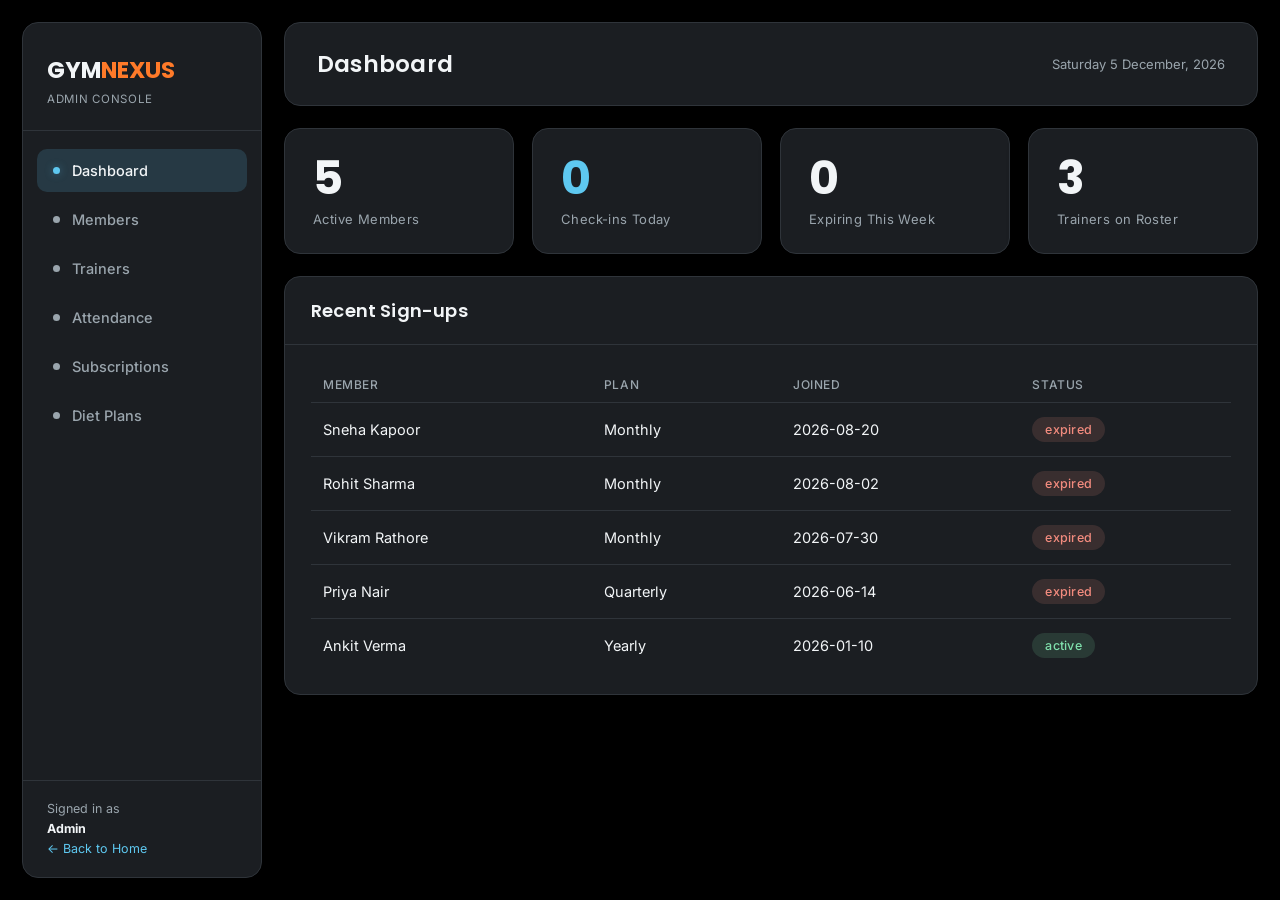
==== admin.html @ 22362a80 "Initial GymNexus WORK INSIDE FRONTED ADDED BMI CALCULATOR" ====
<!DOCTYPE html>
<html lang="en">
<head>
<meta charset="UTF-8">
<meta name="viewport" content="width=device-width, initial-scale=1.0">
<title>GymNexus — Admin</title>
<link rel="preconnect" href="https://fonts.googleapis.com">
<link href="https://fonts.googleapis.com/css2?family=Poppins:wght@500;600;700&family=Inter:wght@400;500;600&display=swap" rel="stylesheet">
<link rel="stylesheet" href="css/style.css">
</head>
<body>

<div class="shell">
  <aside class="sidebar glass">
    <div class="brand">
      <div class="mark">GYM<span>NEXUS</span></div>
      <div class="sub">Admin Console</div>
    </div>
    <nav id="nav">
      <button class="active" data-section="dashboard"><span class="dot"></span>Dashboard</button>
      <button data-section="members"><span class="dot"></span>Members</button>
      <button data-section="trainers"><span class="dot"></span>Trainers</button>
      <button data-section="attendance"><span class="dot"></span>Attendance</button>
      <button data-section="subscriptions"><span class="dot"></span>Subscriptions</button>
      <button data-section="diet"><span class="dot"></span>Diet Plans</button>
    </nav>
    <div class="sidebar-foot">Signed in as<br><strong>Admin</strong><br><a href="index.html" style="color:var(--blue); text-decoration:none;">← Back to Home</a></div>
  </aside>

  <main>
    <div class="topbar glass">
      <h1 id="pageTitle">Dashboard</h1>
      <div class="meta" id="todayDate"></div>
    </div>

    <div class="content">

      <!-- DASHBOARD -->
      <section class="section active" id="sec-dashboard">
        <div class="stats-row">
          <div class="stat-block glass"><div class="num" id="statMembers">0</div><div class="label">Active Members</div></div>
          <div class="stat-block glass"><div class="num accent" id="statCheckins">0</div><div class="label">Check-ins Today</div></div>
          <div class="stat-block glass"><div class="num" id="statExpiring">0</div><div class="label">Expiring This Week</div></div>
          <div class="stat-block glass"><div class="num" id="statTrainers">0</div><div class="label">Trainers on Roster</div></div>
        </div>

        <div class="panel glass">
          <div class="panel-head"><h2>Recent Sign-ups</h2></div>
          <div class="panel-body">
            <table>
              <thead><tr><th>Member</th><th>Plan</th><th>Joined</th><th>Status</th></tr></thead>
              <tbody id="recentBody"></tbody>
            </table>
          </div>
        </div>
      </section>

      <!-- MEMBERS -->
      <section class="section" id="sec-members">
        <div class="panel glass">
          <div class="panel-head"><h2>Add Member</h2></div>
          <div class="panel-body">
            <div class="form-row">
              <input id="mName" placeholder="Full name">
              <input id="mPhone" placeholder="Phone number">
              <select id="mPlan">
                <option>Monthly</option>
                <option>Quarterly</option>
                <option>Yearly</option>
              </select>
              <button class="action" onclick="addMember()">Add Member</button>
            </div>
          </div>
        </div>
        <div class="panel glass">
          <div class="panel-head"><h2>All Members</h2></div>
          <div class="panel-body">
            <table>
              <thead><tr><th>Name</th><th>Phone</th><th>Plan</th><th>Joined</th><th>Status</th></tr></thead>
              <tbody id="membersBody"></tbody>
            </table>
          </div>
        </div>
      </section>

      <!-- TRAINERS -->
      <section class="section" id="sec-trainers">
        <div class="panel glass">
          <div class="panel-head"><h2>Trainer Roster</h2></div>
          <div class="panel-body">
            <div class="grid-cards" id="trainerCards"></div>
          </div>
        </div>
      </section>

      <!-- ATTENDANCE -->
      <section class="section" id="sec-attendance">
        <div class="panel glass">
          <div class="panel-head"><h2>Today's Attendance</h2><span class="meta" id="attDate"></span></div>
          <div class="panel-body">
            <table>
              <thead><tr><th>Member</th><th>Status</th><th>Check-in Time</th><th></th></tr></thead>
              <tbody id="attBody"></tbody>
            </table>
          </div>
        </div>
      </section>

      <!-- SUBSCRIPTIONS -->
      <section class="section" id="sec-subscriptions">
        <div class="panel glass">
          <div class="panel-head"><h2>Subscriptions</h2></div>
          <div class="panel-body">
            <table>
              <thead><tr><th>Member</th><th>Plan</th><th>Start</th><th>End</th><th>Status</th></tr></thead>
              <tbody id="subsBody"></tbody>
            </table>
          </div>
        </div>
      </section>

      <!-- DIET -->
      <section class="section" id="sec-diet">
        <div class="panel glass">
          <div class="panel-head"><h2>Allocate Diet Plan</h2></div>
          <div class="panel-body">
            <div class="form-row">
              <select id="dMember"></select>
              <select id="dTrainer"></select>
              <input id="dDetails" placeholder="Diet notes (e.g. High-protein, 2200 kcal)">
              <button class="action" onclick="addDiet()">Allocate</button>
            </div>
          </div>
        </div>
        <div class="panel glass">
          <div class="panel-head"><h2>Allocated Plans</h2></div>
          <div class="panel-body">
            <table>
              <thead><tr><th>Member</th><th>Trainer</th><th>Plan Notes</th><th>Allocated</th></tr></thead>
              <tbody id="dietBody"></tbody>
            </table>
          </div>
        </div>
      </section>

    </div>
  </main>
</div>

<script src="js/admin.js"></script>
</body>
</html>
---- css/style.css ----
/* ============================================
   GymNexus — Shared Theme (solid, no glass)
   Charcoal black base + light blue accent
   ============================================ */

:root{
  --bg:#000000;
  --panel:#1b1e22;
  --panel-alt:#22262b;
  --border:#2f343a;
  --blue:#5ec8f0;
  --blue-soft:rgba(94,200,240,0.16);
  --blue-glow:rgba(94,200,240,0.35);
  --orange:#ff7a29;
  --orange-glow:rgba(255,122,41,0.45);
  --text:#f2f5f7;
  --text-dim:#9aa5ad;
  --good:#7fe0ac;
  --warn:#f0c95e;
  --bad:#f28b7e;
  --radius:16px;
  --radius-sm:10px;
}

*{box-sizing:border-box; margin:0; padding:0;}
html,body{height:100%;}
body{
  background:var(--bg);
  color:var(--text);
  font-family:'Inter',sans-serif;
  font-size:15px;
  min-height:100vh;
}

h1,h2,h3,.display{font-family:'Poppins',sans-serif; font-weight:600; letter-spacing:0.01em;}

/* ---------------- Layout shell ---------------- */
.shell{display:flex; min-height:100vh; padding:22px; gap:22px;}

/* Solid card (previously glass) */
.glass{
  background:var(--panel);
  border:1px solid var(--border);
  border-radius:var(--radius);
  box-shadow:0 6px 20px rgba(0,0,0,0.35);
}

/* ---------------- Sidebar ---------------- */
.sidebar{
  width:240px;
  flex-shrink:0;
  display:flex;
  flex-direction:column;
  height:calc(100vh - 44px);
  position:sticky;
  top:22px;
}
.brand{padding:30px 24px 24px; border-bottom:1px solid var(--border);}
.brand .mark{font-family:'Poppins',sans-serif; font-size:23px; font-weight:700; color:var(--text);}
.brand .mark span{color:var(--orange);}
.brand .sub{color:var(--text-dim); font-size:11.5px; margin-top:5px; letter-spacing:0.06em; text-transform:uppercase;}
nav{padding:18px 14px; flex:1;}
nav button{
  display:flex; align-items:center; gap:12px; width:100%; text-align:left;
  background:none; border:none; color:var(--text-dim);
  font-family:'Inter',sans-serif; font-size:14.5px; font-weight:500;
  padding:13px 16px; border-radius:var(--radius-sm); cursor:pointer; margin-bottom:6px;
  transition:background 0.15s, color 0.15s;
}
nav button .dot{width:7px; height:7px; border-radius:50%; background:var(--text-dim); flex-shrink:0; transition:background 0.15s, box-shadow 0.15s;}
nav button:hover{background:var(--panel-alt); color:var(--text);}
nav button.active{background:var(--blue-soft); color:var(--text);}
nav button.active .dot{background:var(--blue); box-shadow:0 0 8px var(--blue-glow);}
.sidebar-foot{padding:18px 24px; border-top:1px solid var(--border); color:var(--text-dim); font-size:12.5px; line-height:1.6;}
.sidebar-foot strong{color:var(--text);}

/* ---------------- Main ---------------- */
main{flex:1; min-width:0; display:flex; flex-direction:column; gap:22px;}
.topbar{display:flex; align-items:center; justify-content:space-between; padding:24px 32px;}
.topbar h1{font-size:23px;}
.topbar .meta{color:var(--text-dim); font-size:13px;}
.content{flex:1; display:flex; flex-direction:column; gap:22px;}
.section{display:none; flex-direction:column; gap:22px;}
.section.active{display:flex;}

/* ---------------- Stat blocks ---------------- */
.stats-row{display:grid; grid-template-columns:repeat(4,1fr); gap:18px;}
.stat-block{padding:26px 28px;}
.stat-block .num{font-family:'Poppins',sans-serif; font-size:46px; font-weight:700; line-height:1; color:var(--text);}
.stat-block .num.accent{color:var(--blue);}
.stat-block .label{color:var(--text-dim); font-size:13px; margin-top:10px; letter-spacing:0.03em;}

/* ---------------- Panels ---------------- */
.panel{padding:0;}
.panel-head{display:flex; justify-content:space-between; align-items:center; padding:20px 26px; border-bottom:1px solid var(--border);}
.panel-head h2{font-size:18px;}
.panel-body{padding:22px 26px;}

table{width:100%; border-collapse:collapse;}
th{text-align:left; color:var(--text-dim); font-size:12px; letter-spacing:0.05em; text-transform:uppercase; padding:10px 12px; border-bottom:1px solid var(--border); font-weight:500;}
td{padding:14px 12px; border-bottom:1px solid var(--border); font-size:14.5px;}
tr:last-child td{border-bottom:none;}

.pill{display:inline-block; padding:5px 13px; border-radius:20px; font-size:12.5px; font-weight:500; letter-spacing:0.02em;}
.pill.active, .pill.present{background:rgba(127,224,172,0.14); color:var(--good);}
.pill.expiring{background:rgba(240,201,94,0.14); color:var(--warn);}
.pill.expired, .pill.absent{background:rgba(242,139,126,0.14); color:var(--bad);}

/* ---------------- Buttons ---------------- */
button.action{
  background:var(--blue); color:#0e1013; border:none; font-family:'Inter',sans-serif;
  font-weight:600; font-size:13.5px; padding:12px 22px; cursor:pointer; border-radius:var(--radius-sm);
  box-shadow:0 0 16px var(--blue-glow); transition:filter 0.15s, box-shadow 0.15s;
}
button.action:hover{filter:brightness(1.1); box-shadow:0 0 26px var(--blue-glow);}
button.ghost{
  background:var(--panel-alt); border:1px solid var(--border); color:var(--text-dim);
  font-size:13px; padding:9px 16px; cursor:pointer; border-radius:var(--radius-sm);
  font-family:'Inter',sans-serif; transition:color 0.15s, border-color 0.15s;
}
button.ghost:hover{color:var(--text); border-color:var(--blue);}

/* ---------------- Cards grid (trainers, etc.) ---------------- */
.grid-cards{display:grid; grid-template-columns:repeat(auto-fill,minmax(240px,1fr)); gap:18px;}
.info-card{background:var(--panel-alt); border:1px solid var(--border); border-radius:var(--radius-sm); padding:20px 22px;}
.info-card .name{font-family:'Poppins',sans-serif; font-size:18.5px; margin-bottom:5px;}
.info-card .spec{color:var(--blue); font-size:13px; margin-bottom:12px;}
.info-card .contact{color:var(--text-dim); font-size:13.5px;}

/* ---------------- Forms ---------------- */
.form-row{display:flex; gap:12px; margin-bottom:14px; flex-wrap:wrap;}
.form-row input, .form-row select{
  background:#0b0d0f; border:1px solid var(--border); color:var(--text);
  padding:12px 15px; border-radius:var(--radius-sm); font-family:'Inter',sans-serif;
  font-size:14px; flex:1; min-width:150px;
}
.form-row input::placeholder{color:var(--text-dim);}
.form-row input:focus, .form-row select:focus{outline:1px solid var(--blue);}

.empty{color:var(--text-dim); font-size:14px; padding:24px 0; text-align:center;}

/* ---------------- Member-side extras ---------------- */
.profile-card{display:flex; align-items:center; gap:20px; padding:26px 28px;}
.avatar{
  width:68px; height:68px; border-radius:50%; background:var(--blue-soft); color:var(--blue);
  display:flex; align-items:center; justify-content:center; font-family:'Poppins',sans-serif;
  font-size:24px; font-weight:600; flex-shrink:0;
}
.profile-card .pname{font-size:21px; font-family:'Poppins',sans-serif;}
.profile-card .pmeta{color:var(--text-dim); font-size:13.5px; margin-top:3px;}

.progress-track{width:100%; height:9px; border-radius:6px; background:var(--panel-alt); overflow:hidden; margin-top:12px;}
.progress-fill{height:100%; background:var(--blue); border-radius:6px; box-shadow:0 0 10px var(--blue-glow);}

.day-strip{display:flex; gap:10px; flex-wrap:wrap;}
.day-chip{
  width:54px; height:64px; border-radius:var(--radius-sm); background:var(--panel-alt);
  border:1px solid var(--border); display:flex; flex-direction:column; align-items:center;
  justify-content:center; gap:5px; font-size:12px; color:var(--text-dim);
}
.day-chip .d{font-weight:600; color:var(--text); font-size:15px;}
.day-chip.present{border-color:var(--good); background:rgba(127,224,172,0.08);}
.day-chip.absent{border-color:var(--bad); background:rgba(242,139,126,0.08);}

/* ---------------- Responsive ---------------- */
@media (max-width: 880px){
  .shell{flex-direction:column; padding:14px; gap:14px;}
  .sidebar{width:100%; height:auto; position:relative; top:0; flex-direction:row; align-items:center;}
  .brand{border-bottom:none; border-right:1px solid var(--border); padding:16px 18px;}
  nav{display:flex; padding:8px; flex:1; overflow-x:auto;}
  nav button{margin-bottom:0; white-space:nowrap;}
  .sidebar-foot{display:none;}
  .stats-row{grid-template-columns:repeat(2,1fr);}
}
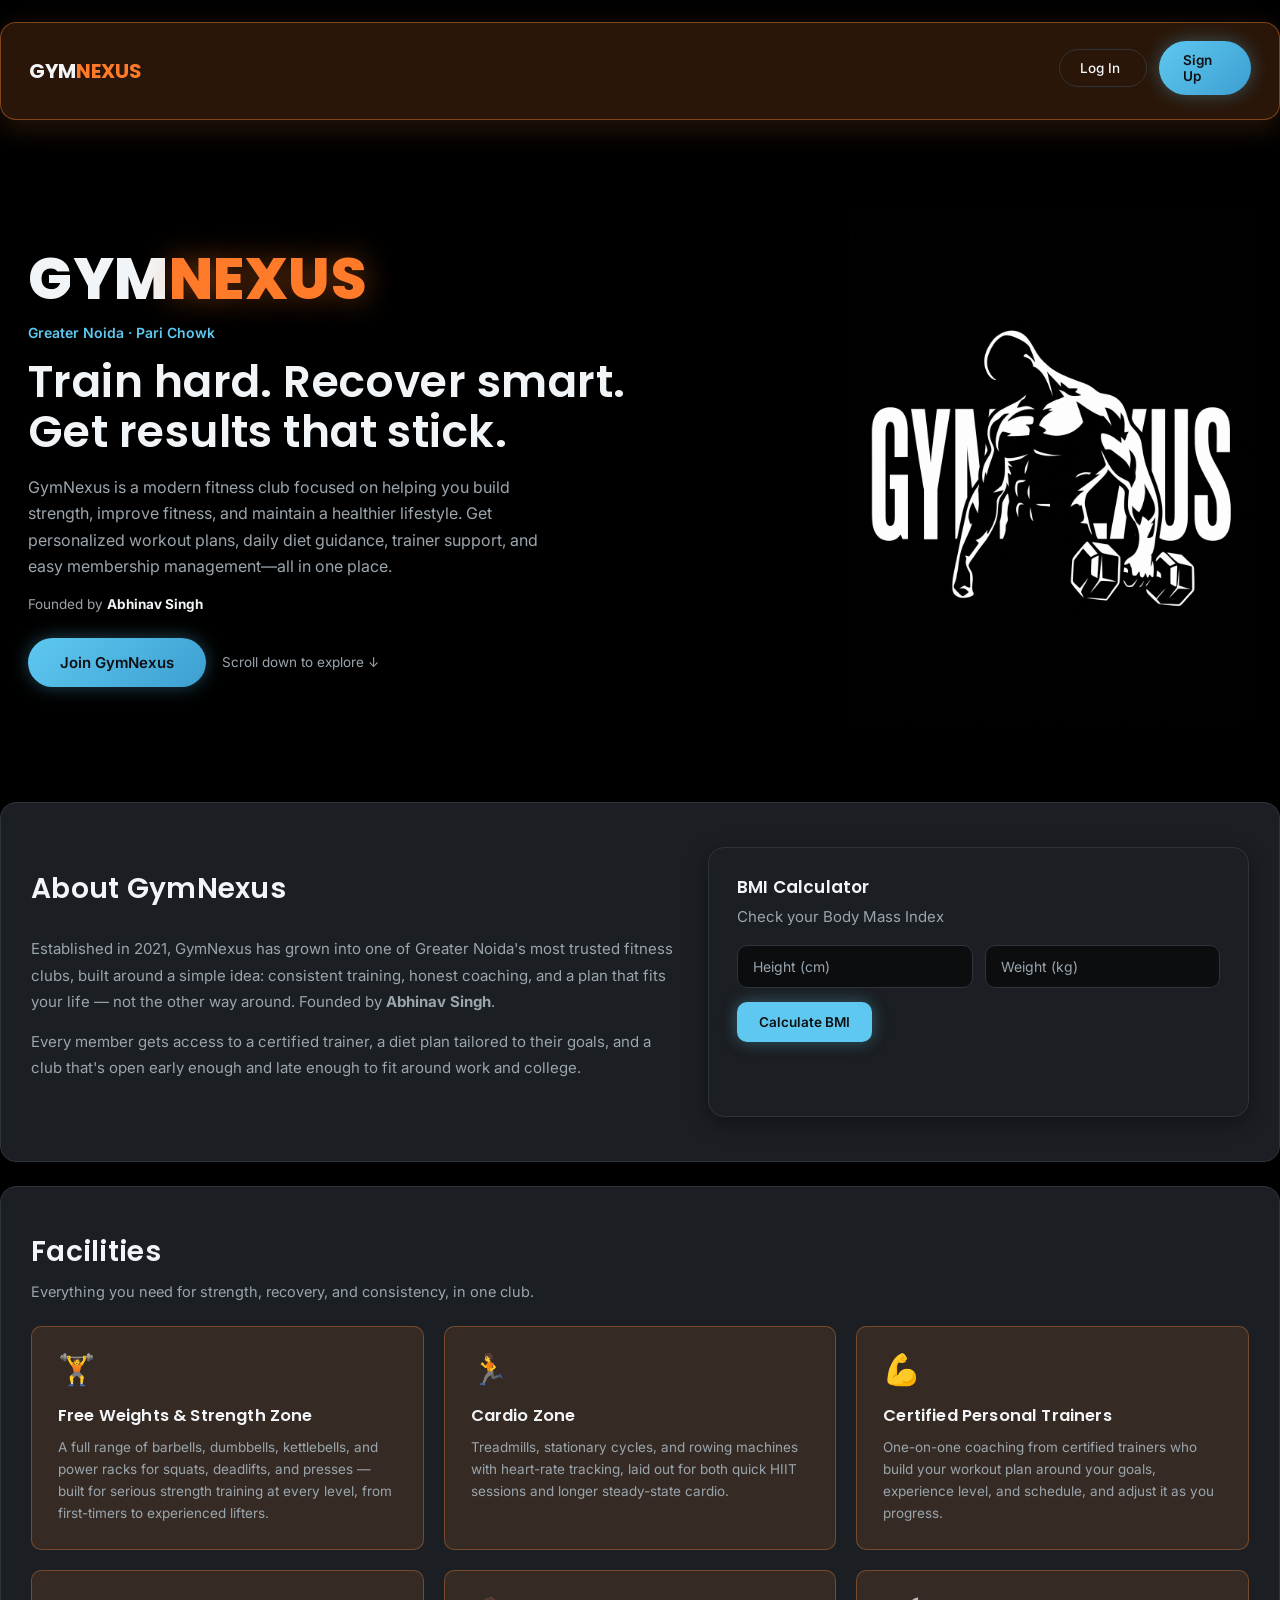
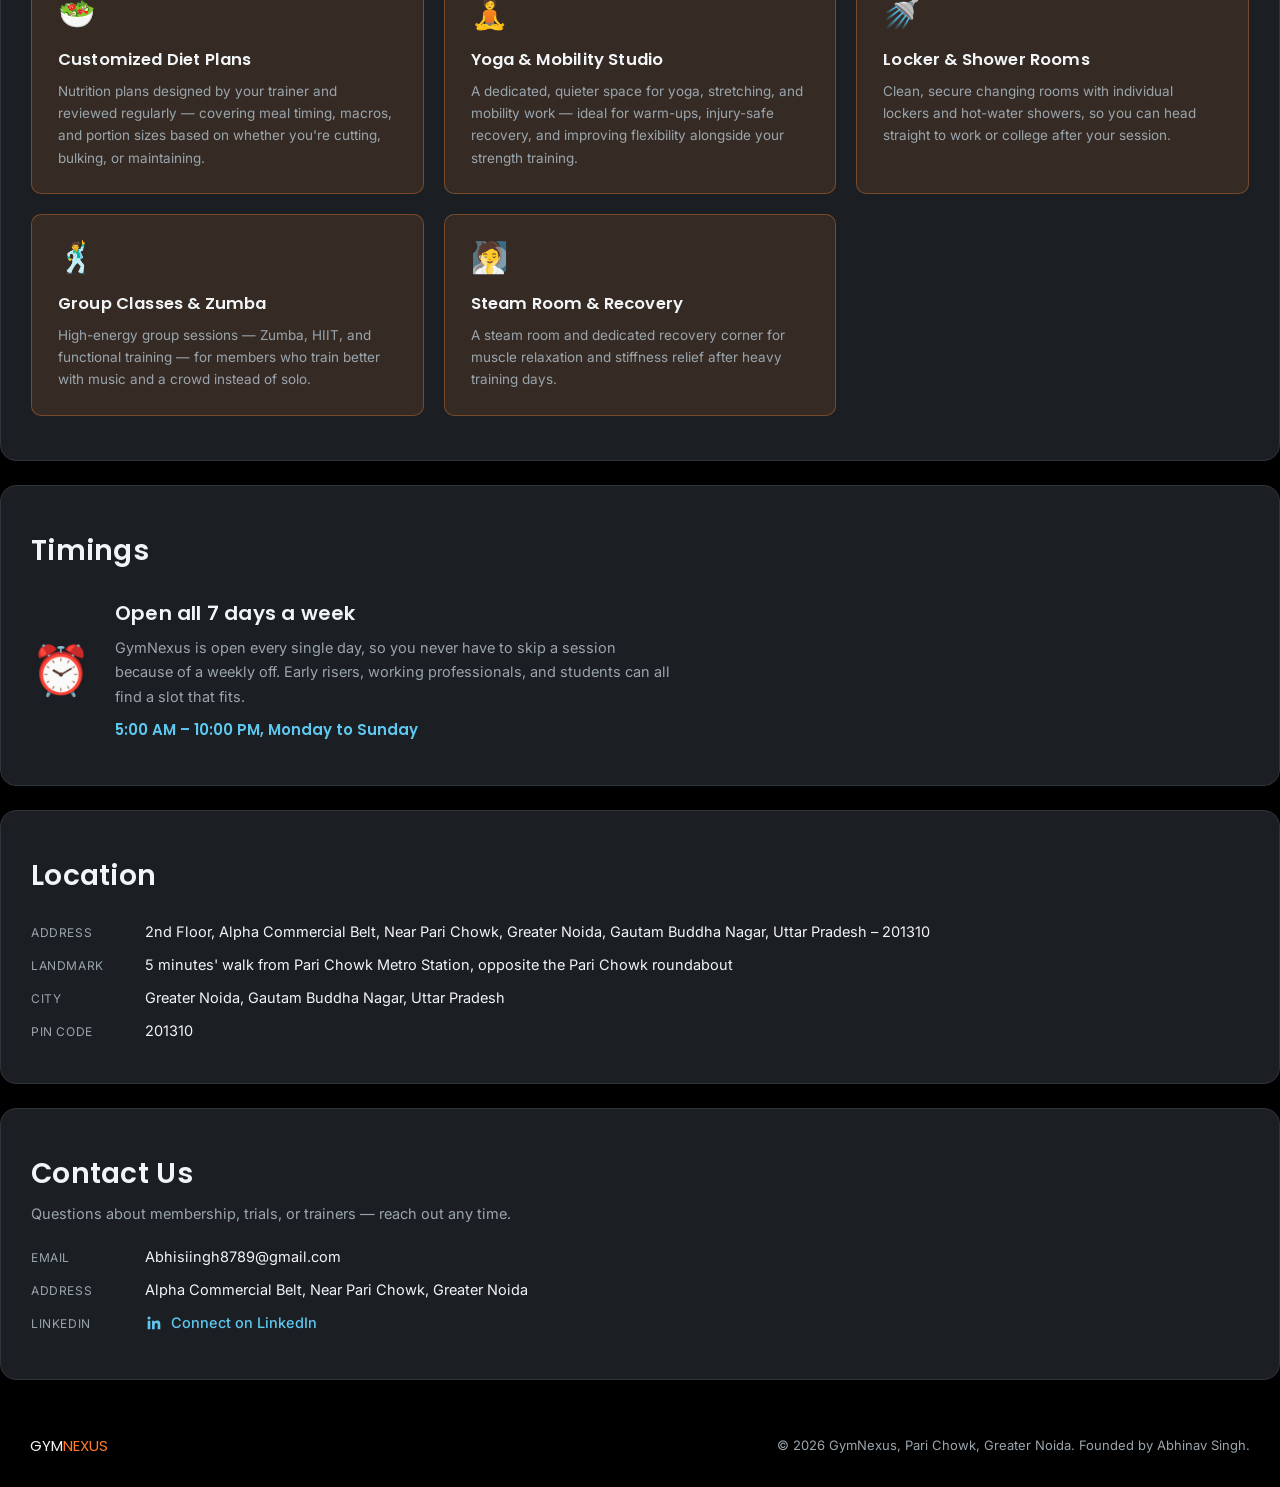
==== commit 0bc825c5: "updated attendance ststem in damin as well as member portal" ====
--- a/admin.html
+++ b/admin.html
@@ -24,7 +24,7 @@
       <button data-section="subscriptions"><span class="dot"></span>Subscriptions</button>
       <button data-section="diet"><span class="dot"></span>Diet Plans</button>
     </nav>
-    <div class="sidebar-foot">Signed in as<br><strong>Admin</strong><br><a href="index.html" style="color:var(--blue); text-decoration:none;">← Back to Home</a></div>
+    <div class="sidebar-foot">Signed in as<br><strong>Admin</strong><br><a href="#" onclick="logout(); return false;" style="color:var(--blue); text-decoration:none;">← Log Out</a></div>
   </aside>
 
   <main>
@@ -58,25 +58,10 @@
       <!-- MEMBERS -->
       <section class="section" id="sec-members">
         <div class="panel glass">
-          <div class="panel-head"><h2>Add Member</h2></div>
-          <div class="panel-body">
-            <div class="form-row">
-              <input id="mName" placeholder="Full name">
-              <input id="mPhone" placeholder="Phone number">
-              <select id="mPlan">
-                <option>Monthly</option>
-                <option>Quarterly</option>
-                <option>Yearly</option>
-              </select>
-              <button class="action" onclick="addMember()">Add Member</button>
-            </div>
-          </div>
-        </div>
-        <div class="panel glass">
           <div class="panel-head"><h2>All Members</h2></div>
           <div class="panel-body">
             <table>
-              <thead><tr><th>Name</th><th>Phone</th><th>Plan</th><th>Joined</th><th>Status</th></tr></thead>
+              <thead><tr><th>Name</th><th>Phone</th><th>Plan</th><th>Joined</th><th>Status</th><th>Trainer</th></tr></thead>
               <tbody id="membersBody"></tbody>
             </table>
           </div>
@@ -85,6 +70,17 @@
 
       <!-- TRAINERS -->
       <section class="section" id="sec-trainers">
+        <div class="panel glass">
+          <div class="panel-head"><h2>Add Trainer</h2></div>
+          <div class="panel-body">
+            <div class="form-row">
+              <input id="tName" placeholder="Trainer name">
+              <input id="tSpec" placeholder="Specialization">
+              <input id="tContact" placeholder="Contact email">
+              <button class="action" onclick="addTrainer()">Add Trainer</button>
+            </div>
+          </div>
+        </div>
         <div class="panel glass">
           <div class="panel-head"><h2>Trainer Roster</h2></div>
           <div class="panel-body">
@@ -122,7 +118,7 @@
       <!-- DIET -->
       <section class="section" id="sec-diet">
         <div class="panel glass">
-          <div class="panel-head"><h2>Allocate Diet Plan</h2></div>
+          <div class="panel-head"><h2>Allocate the Diet Plan</h2></div>
           <div class="panel-body">
             <div class="form-row">
               <select id="dMember"></select>
@@ -149,4 +145,4 @@
 
 <script src="js/admin.js"></script>
 </body>
-</html>
+</html>
